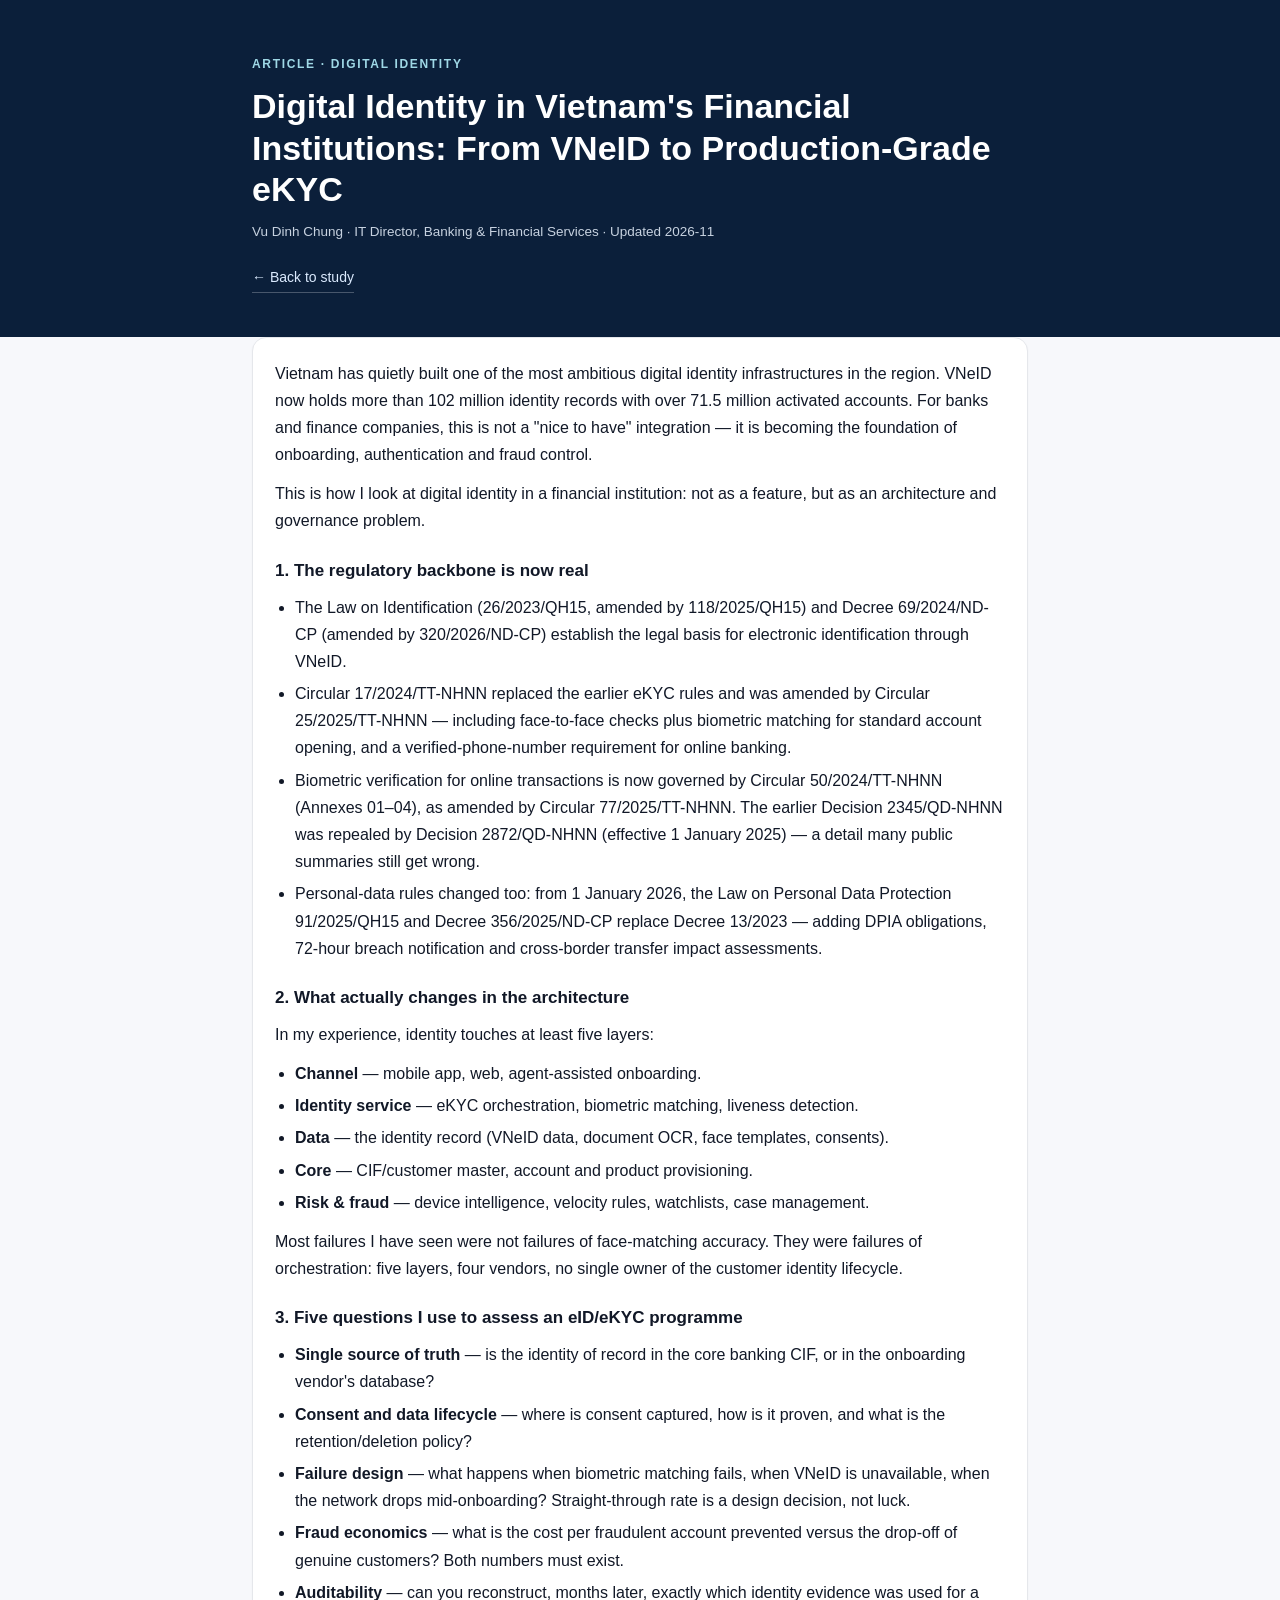
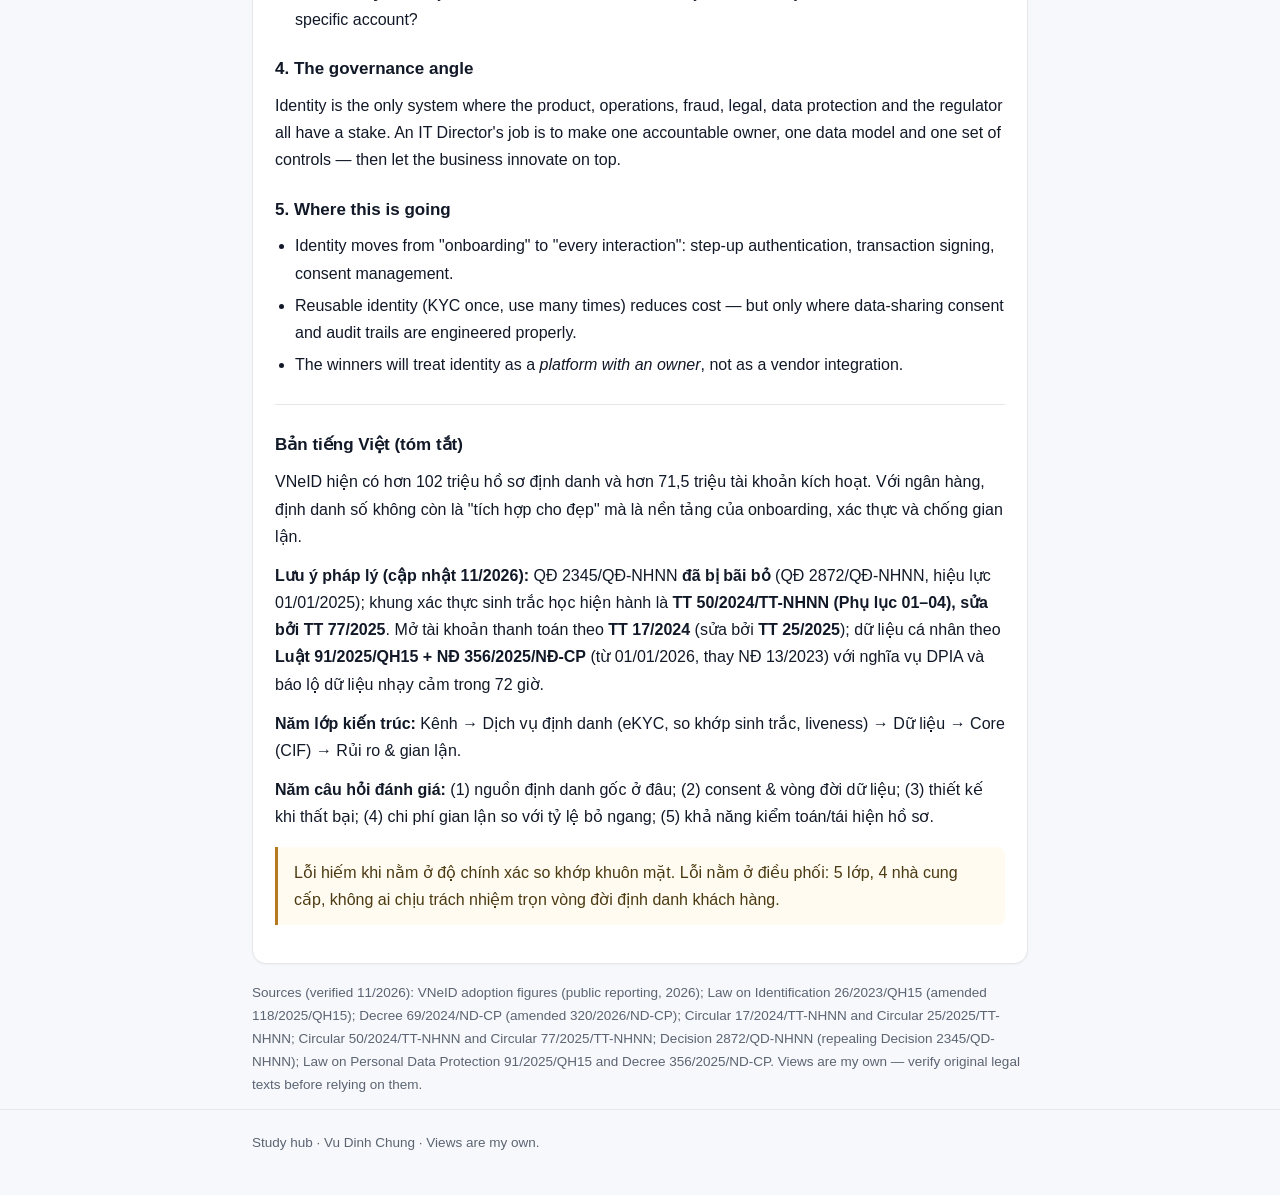
==== articles/01-digital-identity-vneid-ekyc.html @ 2028fbad "Publish banking technology study hub" ====
<!doctype html>
<html lang="en">
<head>
<meta charset="utf-8">
<meta name="viewport" content="width=device-width, initial-scale=1">
<title>Digital Identity in Vietnam's Financial Institutions — Study</title>
<meta name="description" content="VNeID, eKYC and biometric authentication in Vietnam's banks: a five-layer architecture view and five assessment questions.">
<link rel="stylesheet" href="../assets/style.css">
</head>
<body>
<header class="site">
  <div class="wrap">
    <div class="eyebrow">Article · Digital identity</div>
    <h1>Digital Identity in Vietnam's Financial Institutions: From VNeID to Production-Grade eKYC</h1>
    <p class="meta" style="color:#c7d2e0">Vu Dinh Chung · IT Director, Banking &amp; Financial Services · Updated 2026-11</p>
    <nav class="top"><a href="../index.html">← Back to study</a></nav>
  </div>
</header>
<main class="wrap">
  <article class="card">
    <p>Vietnam has quietly built one of the most ambitious digital identity infrastructures in the region. VNeID now holds more than 102 million identity records with over 71.5 million activated accounts. For banks and finance companies, this is not a "nice to have" integration — it is becoming the foundation of onboarding, authentication and fraud control.</p>
    <p>This is how I look at digital identity in a financial institution: not as a feature, but as an architecture and governance problem.</p>

    <h3>1. The regulatory backbone is now real</h3>
    <ul>
      <li>The Law on Identification (26/2023/QH15, amended by 118/2025/QH15) and Decree 69/2024/ND-CP (amended by 320/2026/ND-CP) establish the legal basis for electronic identification through VNeID.</li>
      <li>Circular 17/2024/TT-NHNN replaced the earlier eKYC rules and was amended by Circular 25/2025/TT-NHNN — including face-to-face checks plus biometric matching for standard account opening, and a verified-phone-number requirement for online banking.</li>
      <li>Biometric verification for online transactions is now governed by Circular 50/2024/TT-NHNN (Annexes 01–04), as amended by Circular 77/2025/TT-NHNN. The earlier Decision 2345/QD-NHNN was repealed by Decision 2872/QD-NHNN (effective 1 January 2025) — a detail many public summaries still get wrong.</li>
      <li>Personal-data rules changed too: from 1 January 2026, the Law on Personal Data Protection 91/2025/QH15 and Decree 356/2025/ND-CP replace Decree 13/2023 — adding DPIA obligations, 72-hour breach notification and cross-border transfer impact assessments.</li>
    </ul>

    <h3>2. What actually changes in the architecture</h3>
    <p>In my experience, identity touches at least five layers:</p>
    <ul>
      <li><strong>Channel</strong> — mobile app, web, agent-assisted onboarding.</li>
      <li><strong>Identity service</strong> — eKYC orchestration, biometric matching, liveness detection.</li>
      <li><strong>Data</strong> — the identity record (VNeID data, document OCR, face templates, consents).</li>
      <li><strong>Core</strong> — CIF/customer master, account and product provisioning.</li>
      <li><strong>Risk &amp; fraud</strong> — device intelligence, velocity rules, watchlists, case management.</li>
    </ul>
    <p>Most failures I have seen were not failures of face-matching accuracy. They were failures of orchestration: five layers, four vendors, no single owner of the customer identity lifecycle.</p>

    <h3>3. Five questions I use to assess an eID/eKYC programme</h3>
    <ul>
      <li><strong>Single source of truth</strong> — is the identity of record in the core banking CIF, or in the onboarding vendor's database?</li>
      <li><strong>Consent and data lifecycle</strong> — where is consent captured, how is it proven, and what is the retention/deletion policy?</li>
      <li><strong>Failure design</strong> — what happens when biometric matching fails, when VNeID is unavailable, when the network drops mid-onboarding? Straight-through rate is a design decision, not luck.</li>
      <li><strong>Fraud economics</strong> — what is the cost per fraudulent account prevented versus the drop-off of genuine customers? Both numbers must exist.</li>
      <li><strong>Auditability</strong> — can you reconstruct, months later, exactly which identity evidence was used for a specific account?</li>
    </ul>

    <h3>4. The governance angle</h3>
    <p>Identity is the only system where the product, operations, fraud, legal, data protection and the regulator all have a stake. An IT Director's job is to make one accountable owner, one data model and one set of controls — then let the business innovate on top.</p>

    <h3>5. Where this is going</h3>
    <ul>
      <li>Identity moves from "onboarding" to "every interaction": step-up authentication, transaction signing, consent management.</li>
      <li>Reusable identity (KYC once, use many times) reduces cost — but only where data-sharing consent and audit trails are engineered properly.</li>
      <li>The winners will treat identity as a <em>platform with an owner</em>, not as a vendor integration.</li>
    </ul>

    <hr>
    <h3>Bản tiếng Việt (tóm tắt)</h3>
    <p>VNeID hiện có hơn 102 triệu hồ sơ định danh và hơn 71,5 triệu tài khoản kích hoạt. Với ngân hàng, định danh số không còn là "tích hợp cho đẹp" mà là nền tảng của onboarding, xác thực và chống gian lận.</p>
    <p><strong>Lưu ý pháp lý (cập nhật 11/2026):</strong> QĐ 2345/QĐ-NHNN <strong>đã bị bãi bỏ</strong> (QĐ 2872/QĐ-NHNN, hiệu lực 01/01/2025); khung xác thực sinh trắc học hiện hành là <strong>TT 50/2024/TT-NHNN (Phụ lục 01–04), sửa bởi TT 77/2025</strong>. Mở tài khoản thanh toán theo <strong>TT 17/2024</strong> (sửa bởi <strong>TT 25/2025</strong>); dữ liệu cá nhân theo <strong>Luật 91/2025/QH15 + NĐ 356/2025/NĐ-CP</strong> (từ 01/01/2026, thay NĐ 13/2023) với nghĩa vụ DPIA và báo lộ dữ liệu nhạy cảm trong 72 giờ.</p>
    <p><strong>Năm lớp kiến trúc:</strong> Kênh → Dịch vụ định danh (eKYC, so khớp sinh trắc, liveness) → Dữ liệu → Core (CIF) → Rủi ro &amp; gian lận.</p>
    <p><strong>Năm câu hỏi đánh giá:</strong> (1) nguồn định danh gốc ở đâu; (2) consent &amp; vòng đời dữ liệu; (3) thiết kế khi thất bại; (4) chi phí gian lận so với tỷ lệ bỏ ngang; (5) khả năng kiểm toán/tái hiện hồ sơ.</p>
    <blockquote>Lỗi hiếm khi nằm ở độ chính xác so khớp khuôn mặt. Lỗi nằm ở điều phối: 5 lớp, 4 nhà cung cấp, không ai chịu trách nhiệm trọn vòng đời định danh khách hàng.</blockquote>
  </article>
  <p class="meta" style="margin-top:18px">Sources (verified 11/2026): VNeID adoption figures (public reporting, 2026); Law on Identification 26/2023/QH15 (amended 118/2025/QH15); Decree 69/2024/ND-CP (amended 320/2026/ND-CP); Circular 17/2024/TT-NHNN and Circular 25/2025/TT-NHNN; Circular 50/2024/TT-NHNN and Circular 77/2025/TT-NHNN; Decision 2872/QD-NHNN (repealing Decision 2345/QD-NHNN); Law on Personal Data Protection 91/2025/QH15 and Decree 356/2025/ND-CP. Views are my own — verify original legal texts before relying on them.</p>
</main>
<footer class="site"><div class="wrap">Study hub · Vu Dinh Chung · Views are my own.</div></footer>
</body>
</html>
---- assets/style.css ----
:root{
  --bg:#f7f8fb; --card:#ffffff; --ink:#111827; --muted:#5b6472;
  --navy:#0b1f3a; --teal:#0e7490; --gold:#b7791f; --line:#e5e7eb;
  --radius:14px; --max:820px;
}
*{box-sizing:border-box}
html{scroll-behavior:smooth}
body{
  margin:0; background:var(--bg); color:var(--ink);
  font:16px/1.7 -apple-system,BlinkMacSystemFont,"Segoe UI",Roboto,"Helvetica Neue",Arial,sans-serif;
  -webkit-font-smoothing:antialiased;
}
a{color:var(--teal); text-decoration:none}
a:hover{text-decoration:underline}
.wrap{max-width:var(--max); margin:0 auto; padding:0 22px}
header.site{background:var(--navy); color:#fff; padding:54px 0 44px}
header.site .eyebrow{letter-spacing:.14em; text-transform:uppercase; font-size:12px; color:#9fd8e6; font-weight:700}
header.site h1{font-size:34px; line-height:1.22; margin:12px 0 10px; font-weight:800}
header.site p{color:#c7d2e0; max-width:640px; margin:0}
nav.top{margin-top:22px; display:flex; gap:18px; flex-wrap:wrap; font-size:14px}
nav.top a{color:#dbeafe; border-bottom:1px solid rgba(255,255,255,.25); padding-bottom:2px}
main{padding:40px 0 60px}
section{margin:0 0 34px}
h2{font-size:22px; margin:0 0 12px; letter-spacing:-.01em}
h3{font-size:17px; margin:22px 0 8px}
p{margin:0 0 12px}
.card{background:var(--card); border:1px solid var(--line); border-radius:var(--radius); padding:22px; box-shadow:0 1px 2px rgba(16,24,40,.04)}
.grid{display:grid; gap:14px; grid-template-columns:1fr 1fr}
@media (max-width:640px){.grid{grid-template-columns:1fr}}
.tag{display:inline-block; font-size:12px; font-weight:700; letter-spacing:.04em; text-transform:uppercase; color:var(--teal); background:#e6f4f7; border-radius:999px; padding:3px 10px; margin-bottom:10px}
ul{margin:0 0 12px 20px; padding:0}
li{margin:5px 0}
blockquote{margin:16px 0; padding:12px 16px; border-left:3px solid var(--gold); background:#fffbf0; color:#4b3a12; border-radius:0 8px 8px 0}
table{width:100%; border-collapse:collapse; font-size:14.5px; margin:12px 0}
th,td{text-align:left; padding:9px 10px; border-bottom:1px solid var(--line); vertical-align:top}
th{background:#f0f4f8; font-size:13px; text-transform:uppercase; letter-spacing:.03em; color:#374151}
code{background:#eef2f7; border-radius:6px; padding:1px 6px; font-size:13.5px}
.meta{color:var(--muted); font-size:13.5px}
.article-list a{display:block; padding:14px 0; border-bottom:1px dashed var(--line)}
.article-list a:last-child{border-bottom:none}
.article-list .t{font-weight:700; color:var(--ink)}
.article-list .d{color:var(--muted); font-size:14px}
footer.site{border-top:1px solid var(--line); padding:22px 0 40px; color:var(--muted); font-size:13.5px}
.kicker{color:var(--muted); font-size:14px}
hr{border:none; border-top:1px solid var(--line); margin:26px 0}
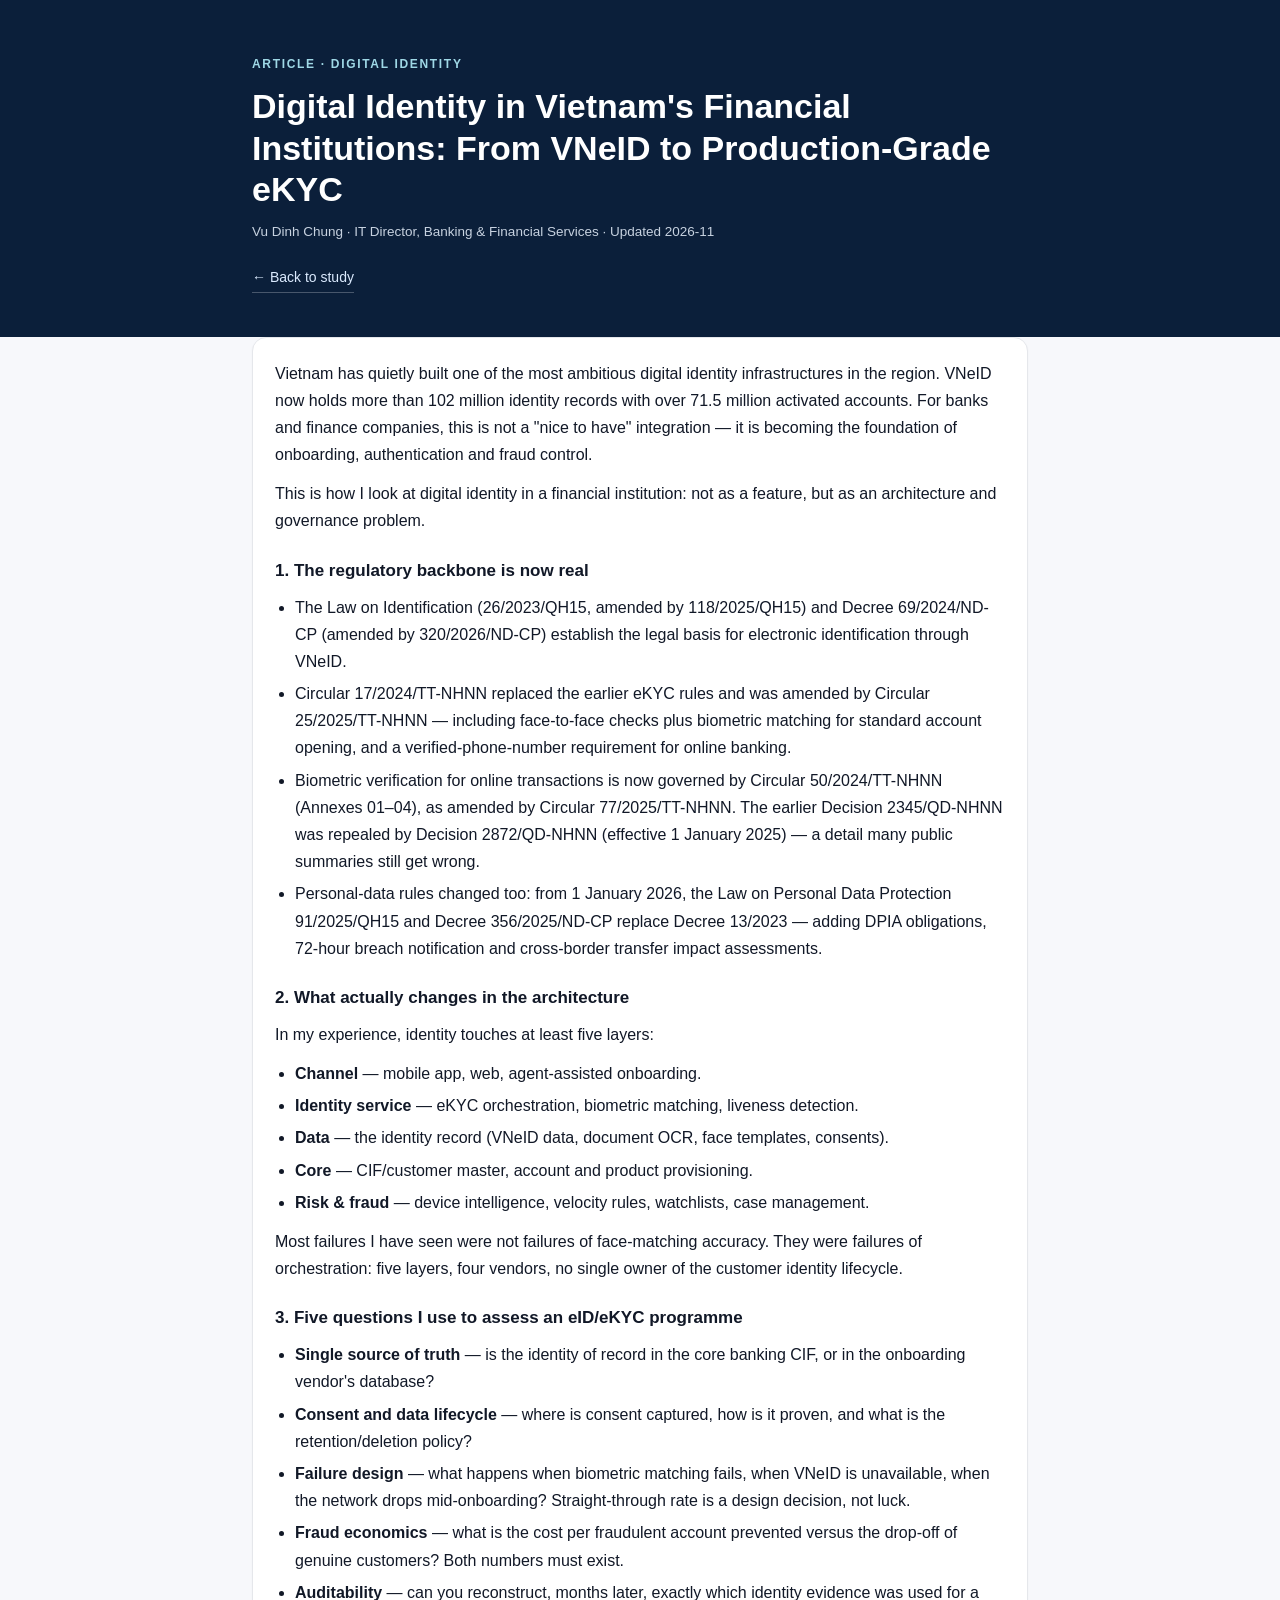
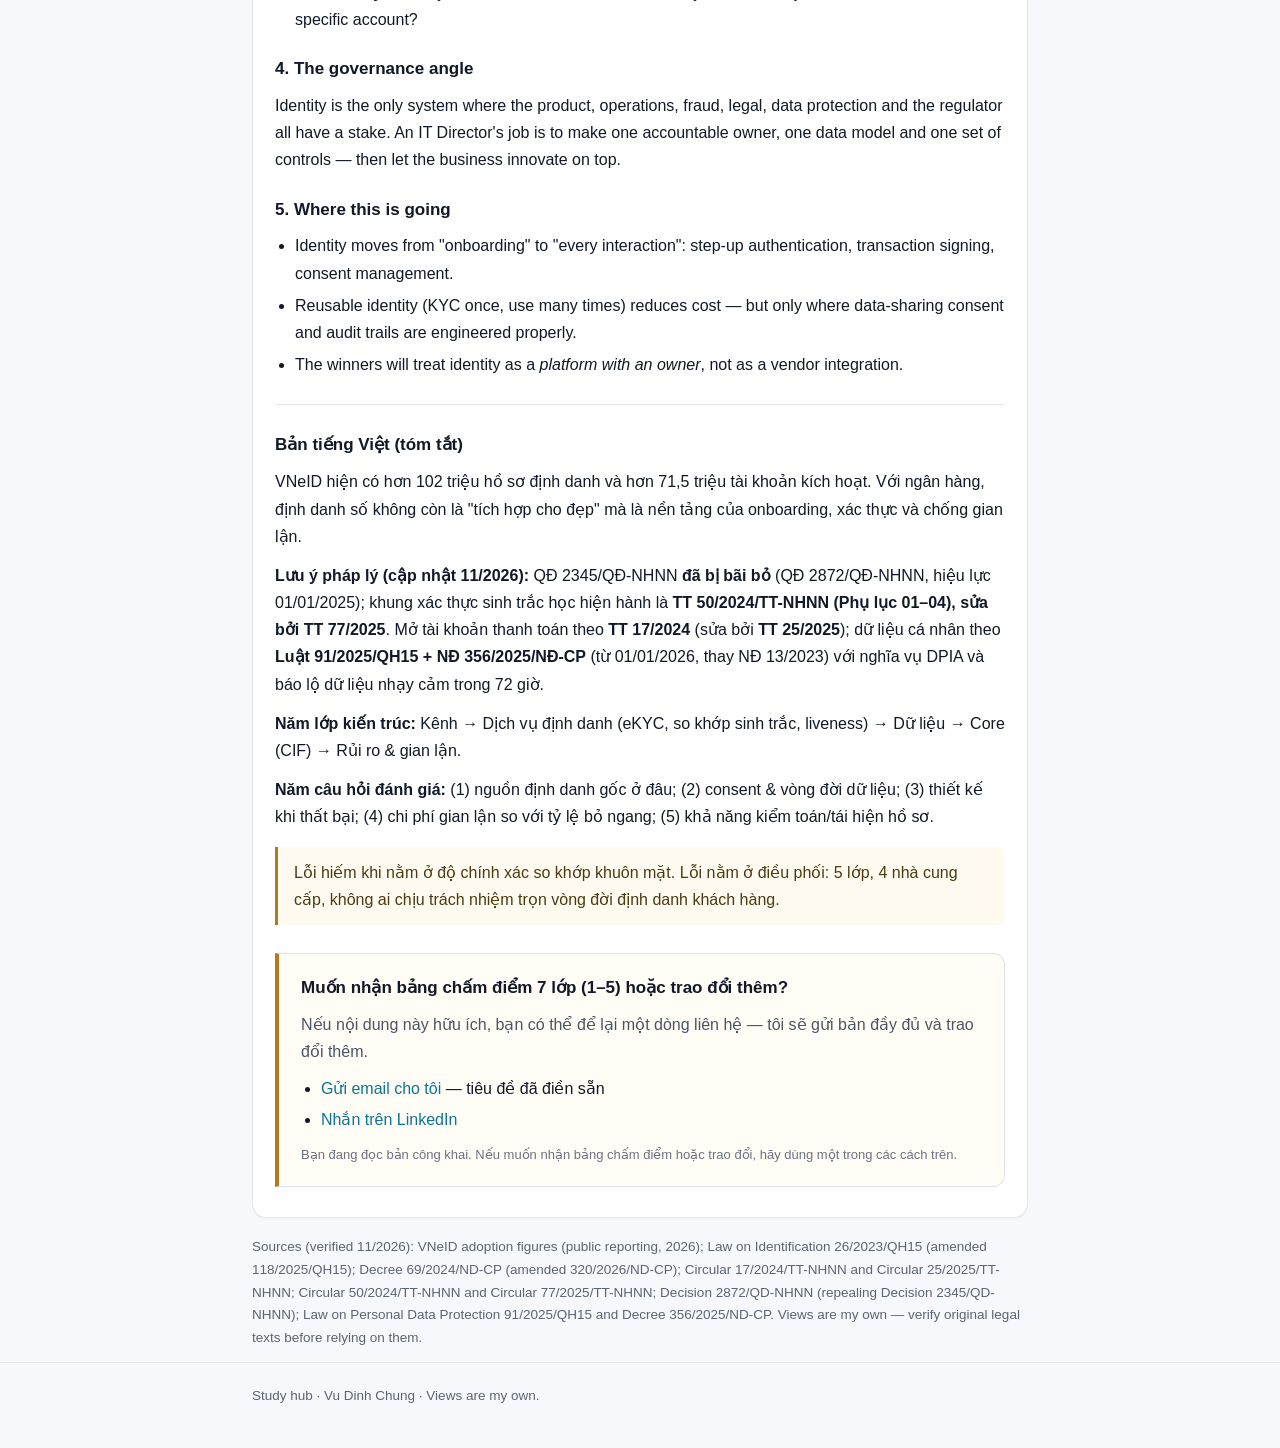
==== commit 4193f7c5: "Add privacy-friendly analytics hook, lead CTA blocks and setup guide" ====
--- a/articles/01-digital-identity-vneid-ekyc.html
+++ b/articles/01-digital-identity-vneid-ekyc.html
@@ -6,6 +6,9 @@
 <title>Digital Identity in Vietnam's Financial Institutions — Study</title>
 <meta name="description" content="VNeID, eKYC and biometric authentication in Vietnam's banks: a five-layer architecture view and five assessment questions.">
 <link rel="stylesheet" href="../assets/style.css">
+<link rel="stylesheet" href="../assets/cta.css">
+<script src="../assets/analytics.js" defer></script>
+<script src="../assets/cta.js" defer></script>
 </head>
 <body>
 <header class="site">
@@ -66,6 +69,16 @@
     <p><strong>Năm lớp kiến trúc:</strong> Kênh → Dịch vụ định danh (eKYC, so khớp sinh trắc, liveness) → Dữ liệu → Core (CIF) → Rủi ro &amp; gian lận.</p>
     <p><strong>Năm câu hỏi đánh giá:</strong> (1) nguồn định danh gốc ở đâu; (2) consent &amp; vòng đời dữ liệu; (3) thiết kế khi thất bại; (4) chi phí gian lận so với tỷ lệ bỏ ngang; (5) khả năng kiểm toán/tái hiện hồ sơ.</p>
     <blockquote>Lỗi hiếm khi nằm ở độ chính xác so khớp khuôn mặt. Lỗi nằm ở điều phối: 5 lớp, 4 nhà cung cấp, không ai chịu trách nhiệm trọn vòng đời định danh khách hàng.</blockquote>
+    <div class="cta-box">
+      <h3>Muốn nhận bảng chấm điểm 7 lớp (1–5) hoặc trao đổi thêm?</h3>
+      <p>Nếu nội dung này hữu ích, bạn có thể để lại một dòng liên hệ — tôi sẽ gửi bản đầy đủ và trao đổi thêm.</p>
+      <ul>
+        <li><a href="mailto:dinhchung82@gmail.com?subject=Study%20hub%20-%20b%E1%BA%A3ng%20ch%E1%BA%A5m%20%C4%91i%E1%BB%83m%207%20l%E1%BB%9Bp&body=Ch%C3%A0o%20anh%20Chung%2C%20em%20mu%E1%BB%91n%20nh%E1%BA%ADn%20b%E1%BA%A3ng%20ch%E1%BA%A5m%20%C4%91i%E1%BB%83m%20v%C3%A0%20trao%20%C4%91%E1%BB%95i%20th%C3%AAm.">Gửi email cho tôi</a> — tiêu đề đã điền sẵn</li>
+        <li><a href="https://www.linkedin.com/in/vudinhchung">Nhắn trên LinkedIn</a></li>
+        <li data-study-form style="display:none"></li>
+      </ul>
+      <span class="hint">Bạn đang đọc bản công khai. Nếu muốn nhận bảng chấm điểm hoặc trao đổi, hãy dùng một trong các cách trên.</span>
+    </div>
   </article>
   <p class="meta" style="margin-top:18px">Sources (verified 11/2026): VNeID adoption figures (public reporting, 2026); Law on Identification 26/2023/QH15 (amended 118/2025/QH15); Decree 69/2024/ND-CP (amended 320/2026/ND-CP); Circular 17/2024/TT-NHNN and Circular 25/2025/TT-NHNN; Circular 50/2024/TT-NHNN and Circular 77/2025/TT-NHNN; Decision 2872/QD-NHNN (repealing Decision 2345/QD-NHNN); Law on Personal Data Protection 91/2025/QH15 and Decree 356/2025/ND-CP. Views are my own — verify original legal texts before relying on them.</p>
 </main>
--- a/assets/cta.css
+++ b/assets/cta.css
@@ -0,0 +1,6 @@
+.cta-box{margin:28px 0 8px;padding:20px 22px;border:1px solid #d9e2ec;border-left:4px solid var(--gold,#b7791f);border-radius:0 12px 12px 0;background:#fffdf6}
+.cta-box h3{margin:0 0 8px;font-size:17px}
+.cta-box p{margin:0 0 10px;color:#4b5563}
+.cta-box ul{margin:0 0 0 20px}
+.cta-box li{margin:4px 0}
+.cta-box .hint{display:block;margin-top:10px;font-size:13px;color:#6b7280}
